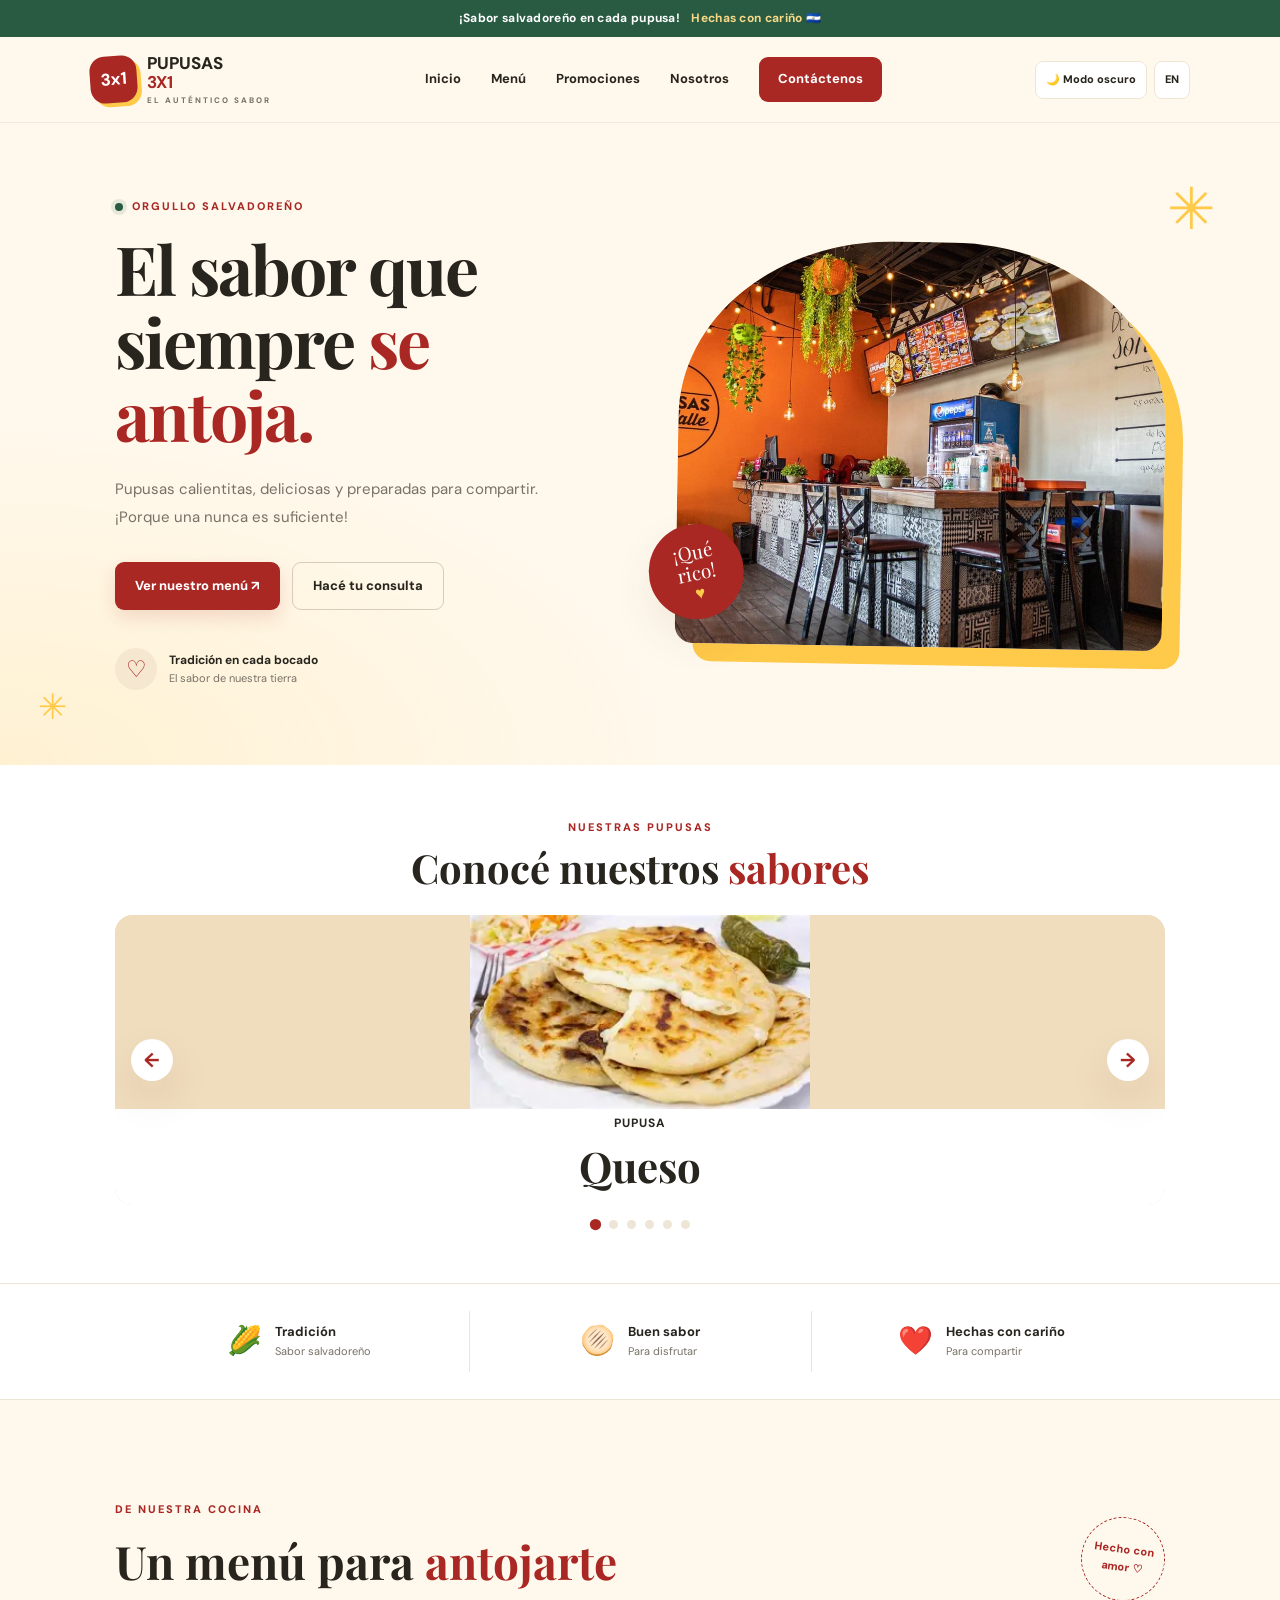
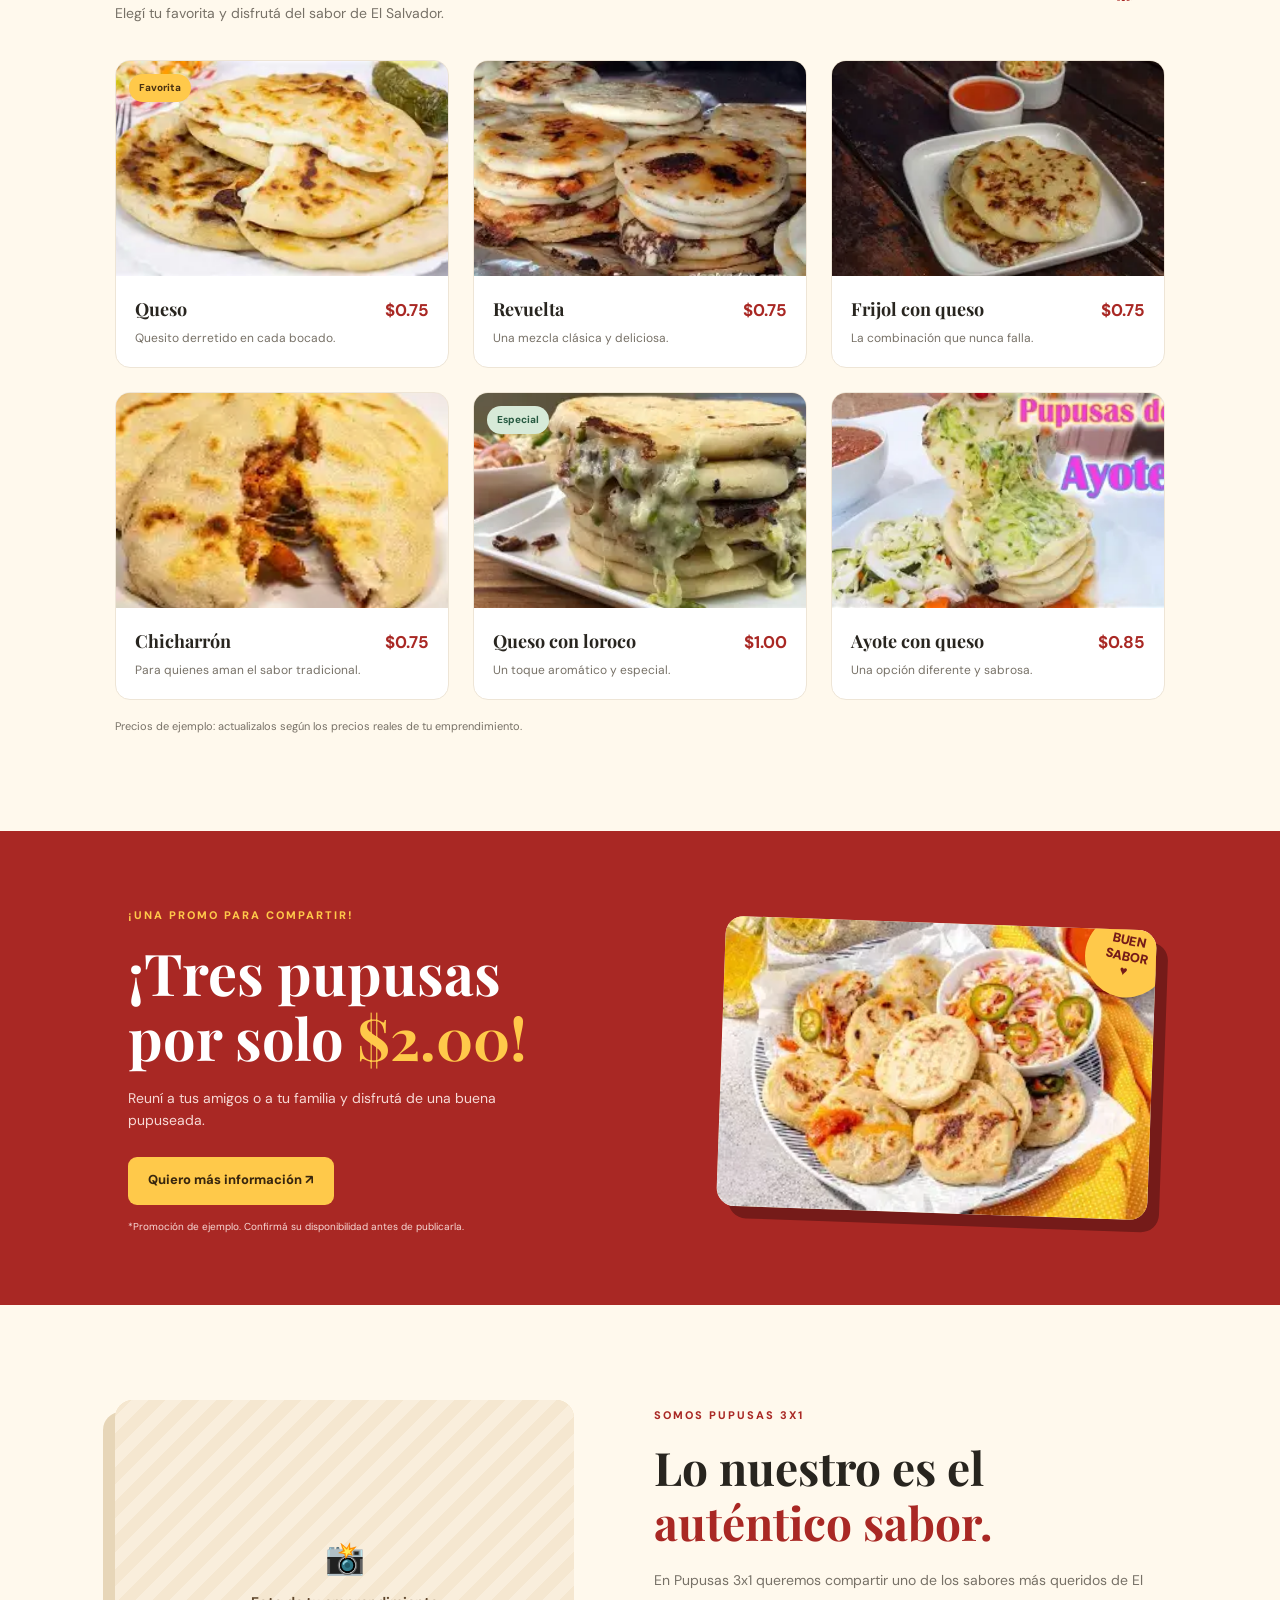
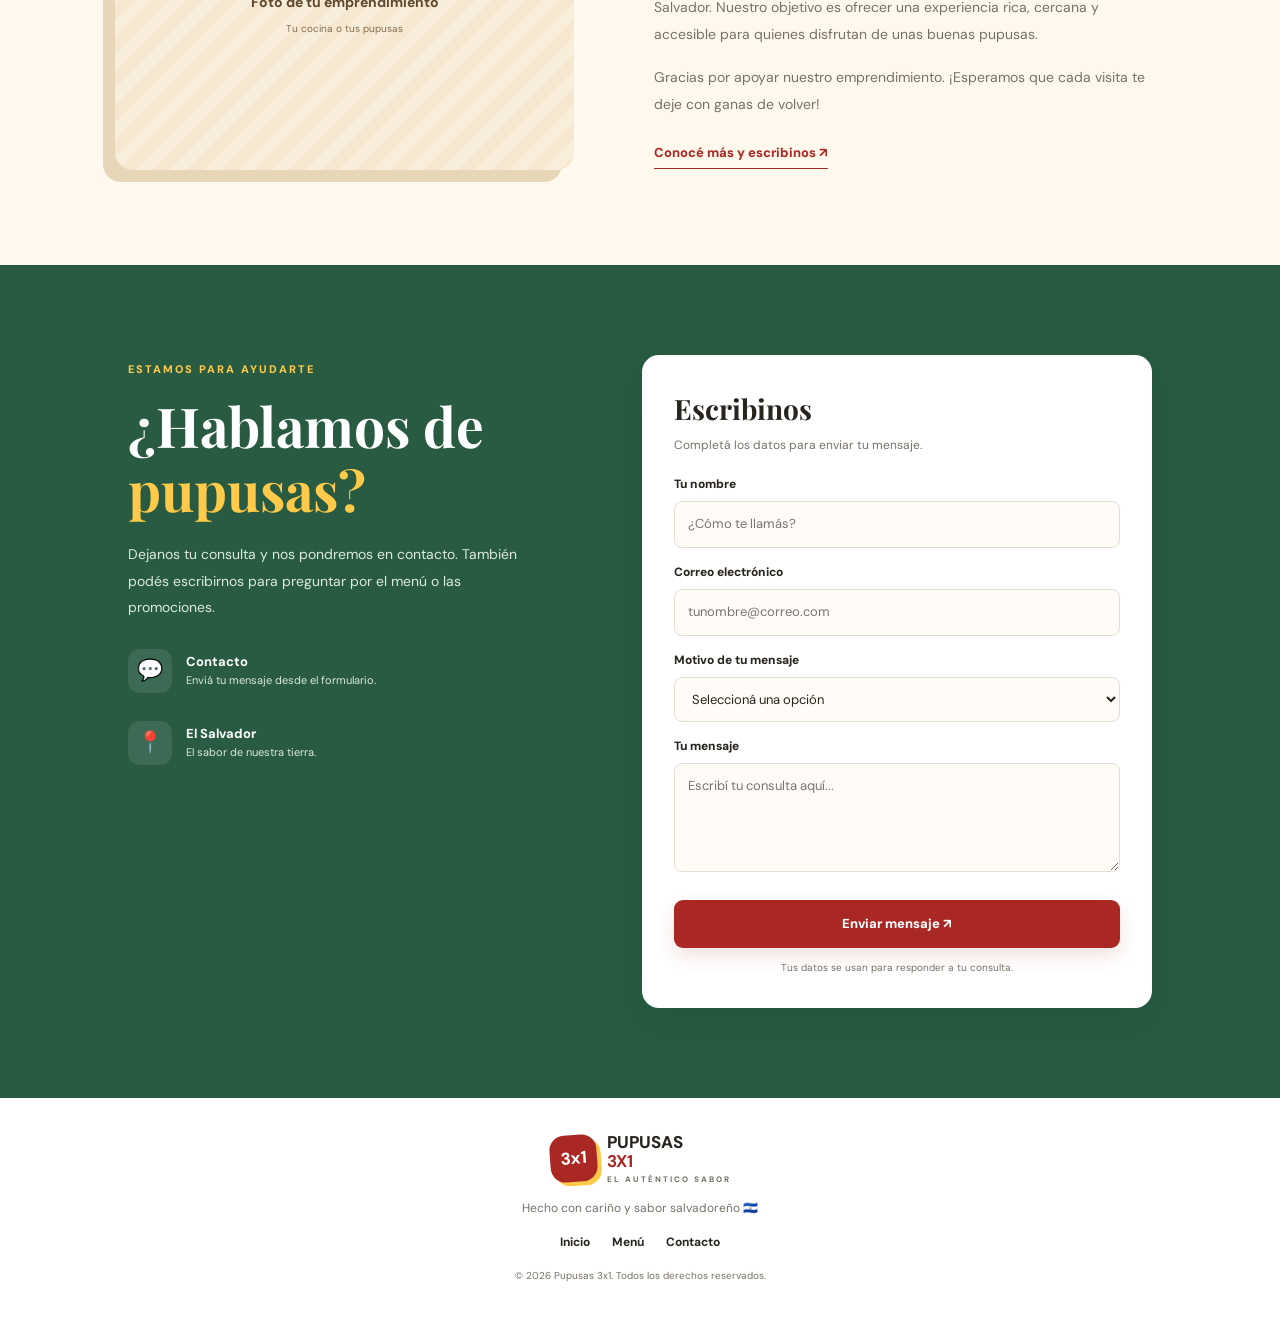
==== index.html @ 9ea91091 "proyecto-pupusas" ====
<!DOCTYPE html>
<html lang="es">
<head>
  <meta charset="UTF-8">
  <meta name="viewport" content="width=device-width, initial-scale=1.0">
  <meta name="theme-color" content="#a92824">
  <meta name="description" content="Pupusas 3x1: pupusas salvadoreñas con sabor casero, promociones y mucho queso.">
  <title>Pupusas 3x1 | Sabor salvadoreño</title>
  <link rel="stylesheet" href="style.css">
  <link rel="preconnect" href="https://fonts.googleapis.com">
  <link rel="preconnect" href="https://fonts.gstatic.com" crossorigin>
  <link href="https://fonts.googleapis.com/css2?family=DM+Sans:wght@400;500;600;700&family=Playfair+Display:wght@600;700;800&display=swap" rel="stylesheet">
</head>
<body>

  <div class="topbar">
    <div data-i18n="topbar">¡Sabor salvadoreño en cada pupusa! <span>Hechas con cariño 🇸🇻</span></div>
  </div>

  <header class="header">
    <a class="brand" href="#inicio">
      <span class="brand-icon">3x1</span>
      <span>PUPUSAS <strong>3X1</strong><small>EL AUTÉNTICO SABOR</small></span>
    </a>

    <div class="header-actions">
      <button class="header-control" id="themeToggle" type="button" aria-pressed="false"></button>
      <button class="header-control" id="languageToggle" type="button"></button>
      <button class="menu-toggle" id="menuToggle" aria-label="Abrir menú" aria-expanded="false">☰</button>
    </div>

    <nav class="nav" id="nav">
      <a href="#inicio" data-i18n="navHome">Inicio</a>
      <a href="#menu" data-i18n="navMenu">Menú</a>
      <a href="#promociones" data-i18n="navPromos">Promociones</a>
      <a href="#nosotros" data-i18n="navAbout">Nosotros</a>
      <a href="#contacto" class="nav-button" data-i18n="navContact">Contáctenos</a>
    </nav>
  </header>

  <main>
    <section class="hero" id="inicio">
      <div class="hero-content">
        <span class="eyebrow"><span class="dot"></span><span data-i18n="heroEyebrow">ORGULLO SALVADOREÑO</span></span>
        <h1 data-i18n="heroTitle">El sabor que<br>siempre <span>se antoja.</span></h1>
        <p data-i18n="heroDescription">Pupusas calientitas, deliciosas y preparadas para compartir. ¡Porque una nunca es suficiente!</p>
        <div class="hero-actions">
          <a href="#menu" class="btn btn-primary" data-i18n="heroMenu">Ver nuestro menú ↗</a>
          <a href="#contacto" class="btn btn-outline" data-i18n="heroContact">Hacé tu consulta</a>
        </div>
        <div class="hero-note">
          <span class="note-icon">♡</span>
          <span><strong data-i18n="heroNoteTitle">Tradición en cada bocado</strong><small data-i18n="heroNoteText">El sabor de nuestra tierra</small></span>
        </div>
      </div>

      <div class="hero-photo photo-frame">
        <img src="imgs/ini.jpg" alt="Pupusas recién preparadas" data-i18n-alt="altPupusas" onerror="this.style.display='none'">
        <div class="image-fallback"><span>📸</span><strong data-i18n="heroPhotoTitle">Tu foto principal</strong><small data-i18n="heroPhotoText">Agregá aquí una foto de tus pupusas</small></div>
        <div class="photo-sticker" data-i18n="photoSticker">¡Qué<br>rico! <span>♥</span></div>
      </div>
      <span class="hero-decoration decoration-one">✳</span>
      <span class="hero-decoration decoration-two">✳</span>
    </section>

    <section class="featured-carousel" aria-label="Carrusel de pupusas">
      <div class="featured-carousel-heading">
        <span class="eyebrow" data-i18n="carouselEyebrow">NUESTRAS PUPUSAS</span>
        <h2 data-i18n="carouselTitle">Conocé nuestros <span>sabores</span></h2>
      </div>
      <div class="carousel-frame">
        <div class="carousel-track" id="menuCarousel" role="region" aria-roledescription="carousel" aria-label="Carrusel de pupusas" tabindex="0">
          <article class="carousel-slide">
            <img src="imgs/queso.webp" alt="Pupusa de queso" data-i18n-alt="altCheese" onerror="this.style.display='none'">
            <div class="carousel-caption"><span data-i18n="carouselItem">Pupusa</span><h3 data-i18n="foodCheese">Queso</h3></div>
          </article>
          <article class="carousel-slide">
            <img src="imgs/re.webp" alt="Pupusa revuelta" data-i18n-alt="altMixed" onerror="this.style.display='none'">
            <div class="carousel-caption"><span data-i18n="carouselItem">Pupusa</span><h3 data-i18n="foodMixed">Revuelta</h3></div>
          </article>
          <article class="carousel-slide">
            <img src="imgs/fcq.webp" alt="Pupusa de frijol con queso" data-i18n-alt="altBeanCheese" onerror="this.style.display='none'">
            <div class="carousel-caption"><span data-i18n="carouselItem">Pupusa</span><h3 data-i18n="foodBeanCheese">Frijol con queso</h3></div>
          </article>
          <article class="carousel-slide">
            <img src="imgs/chi.webp" alt="Pupusa de chicharrón" data-i18n-alt="altPork" onerror="this.style.display='none'">
            <div class="carousel-caption"><span data-i18n="carouselItem">Pupusa</span><h3 data-i18n="foodPork">Chicharrón</h3></div>
          </article>
          <article class="carousel-slide">
            <img src="imgs/loro.webp" alt="Pupusa de queso con loroco" data-i18n-alt="altLoroco" onerror="this.style.display='none'">
            <div class="carousel-caption"><span data-i18n="carouselItem">Pupusa</span><h3 data-i18n="foodLoroco">Queso con loroco</h3></div>
          </article>
          <article class="carousel-slide">
            <img src="imgs/ayot.webp" alt="Pupusa de ayote con queso" data-i18n-alt="altSquash" onerror="this.style.display='none'">
            <div class="carousel-caption"><span data-i18n="carouselItem">Pupusa</span><h3 data-i18n="foodSquash">Ayote con queso</h3></div>
          </article>
        </div>
        <button class="carousel-arrow carousel-previous" id="carouselPrevious" type="button" aria-label="Pupusa anterior">←</button>
        <button class="carousel-arrow carousel-next" id="carouselNext" type="button" aria-label="Siguiente pupusa">→</button>
      </div>
      <div class="carousel-controls">
        <div class="carousel-dots" id="carouselDots" aria-label="Elegir pupusa">
          <button class="carousel-dot" type="button" aria-label="Ir a pupusa 1" aria-current="true"></button>
          <button class="carousel-dot" type="button" aria-label="Ir a pupusa 2"></button>
          <button class="carousel-dot" type="button" aria-label="Ir a pupusa 3"></button>
          <button class="carousel-dot" type="button" aria-label="Ir a pupusa 4"></button>
          <button class="carousel-dot" type="button" aria-label="Ir a pupusa 5"></button>
          <button class="carousel-dot" type="button" aria-label="Ir a pupusa 6"></button>
        </div>
      </div>
      <span class="carousel-status" id="carouselStatus" aria-live="polite"></span>
    </section>

    <section class="benefits">
      <div><span>🌽</span><p><strong data-i18n="benefitTradition">Tradición</strong><small data-i18n="benefitTraditionText">Sabor salvadoreño</small></p></div>
      <div><span>🫓</span><p><strong data-i18n="benefitFlavor">Buen sabor</strong><small data-i18n="benefitFlavorText">Para disfrutar</small></p></div>
      <div><span>❤️</span><p><strong data-i18n="benefitCare">Hechas con cariño</strong><small data-i18n="benefitCareText">Para compartir</small></p></div>
    </section>

    <section class="section menu-section" id="menu">
      <div class="section-heading">
        <div>
          <span class="eyebrow" data-i18n="menuEyebrow">DE NUESTRA COCINA</span>
          <h2 data-i18n="menuTitle">Un menú para <span>antojarte</span></h2>
          <p data-i18n="menuDescription">Elegí tu favorita y disfrutá del sabor de El Salvador.</p>
        </div>
        <span class="menu-stamp" data-i18n="menuStamp">Hecho con<br>amor ♡</span>
      </div>

      <div class="menu-grid">
        <article class="food-card">
          <div class="food-image">
            <img src="imgs/queso.webp" alt="Pupusa de queso" data-i18n-alt="altCheese" onerror="this.style.display='none'">
            <span class="image-fallback" data-i18n="fallbackCheese">📸 Foto de pupusa de queso</span>
            <span class="food-tag" data-i18n="favorite">Favorita</span>
          </div>
          <div class="food-info"><div><h3 data-i18n="foodCheese">Queso</h3><p data-i18n="foodCheeseText">Quesito derretido en cada bocado.</p></div><strong class="price">$0.75</strong></div>
        </article>

        <article class="food-card">
          <div class="food-image">
            <img src="imgs/re.webp" alt="Pupusa revuelta" data-i18n-alt="altMixed" onerror="this.style.display='none'">
            <span class="image-fallback" data-i18n="fallbackMixed">📸 Foto de pupusa revuelta</span>
          </div>
          <div class="food-info"><div><h3 data-i18n="foodMixed">Revuelta</h3><p data-i18n="foodMixedText">Una mezcla clásica y deliciosa.</p></div><strong class="price">$0.75</strong></div>
        </article>

        <article class="food-card">
          <div class="food-image">
            <img src="imgs/fcq.webp" alt="Pupusa de frijol con queso" data-i18n-alt="altBeanCheese" onerror="this.style.display='none'">
            <span class="image-fallback" data-i18n="fallbackBeanCheese">📸 Foto de frijol con queso</span>
          </div>
          <div class="food-info"><div><h3 data-i18n="foodBeanCheese">Frijol con queso</h3><p data-i18n="foodBeanCheeseText">La combinación que nunca falla.</p></div><strong class="price">$0.75</strong></div>
        </article>

        <article class="food-card">
          <div class="food-image">
            <img src="imgs/chi.webp" alt="Pupusa de chicharrón" data-i18n-alt="altPork" onerror="this.style.display='none'">
            <span class="image-fallback" data-i18n="fallbackPork">📸 Foto de pupusa de chicharrón</span>
          </div>
          <div class="food-info"><div><h3 data-i18n="foodPork">Chicharrón</h3><p data-i18n="foodPorkText">Para quienes aman el sabor tradicional.</p></div><strong class="price">$0.75</strong></div>
        </article>

        <article class="food-card">
          <div class="food-image">
            <img src="imgs/loro.webp" alt="Pupusa de queso con loroco" data-i18n-alt="altLoroco" onerror="this.style.display='none'">
            <span class="image-fallback" data-i18n="fallbackLoroco">📸 Foto de queso con loroco</span>
            <span class="food-tag green-tag" data-i18n="special">Especial</span>
          </div>
          <div class="food-info"><div><h3 data-i18n="foodLoroco">Queso con loroco</h3><p data-i18n="foodLorocoText">Un toque aromático y especial.</p></div><strong class="price">$1.00</strong></div>
        </article>

        <article class="food-card">
          <div class="food-image">
            <img src="imgs/ayot.webp" alt="Pupusa de ayote con queso" data-i18n-alt="altSquash" onerror="this.style.display='none'">
            <span class="image-fallback" data-i18n="fallbackSquash">📸 Foto de pupusa de ayote</span>
          </div>
          <div class="food-info"><div><h3 data-i18n="foodSquash">Ayote con queso</h3><p data-i18n="foodSquashText">Una opción diferente y sabrosa.</p></div><strong class="price">$0.85</strong></div>
        </article>
      </div>
      <p class="price-note" data-i18n="priceNote">Precios de ejemplo: actualizalos según los precios reales de tu emprendimiento.</p>
    </section>

    <section class="promo-section" id="promociones">
      <div class="promo-copy">
        <span class="eyebrow light-eyebrow" data-i18n="promoEyebrow">¡UNA PROMO PARA COMPARTIR!</span>
        <h2 data-i18n="promoTitle">¡Tres pupusas<br>por solo <span>$2.00!</span></h2>
        <p data-i18n="promoDescription">Reuní a tus amigos o a tu familia y disfrutá de una buena pupuseada.</p>
        <a href="#contacto" class="btn btn-yellow" data-i18n="promoButton">Quiero más información ↗</a>
        <small data-i18n="promoNote">*Promoción de ejemplo. Confirmá su disponibilidad antes de publicarla.</small>
      </div>
      <div class="promo-photo photo-frame">
        <img src="imgs/combo.webp" alt="Combo de pupusas" data-i18n-alt="altCombo" onerror="this.style.display='none'">
        <div class="image-fallback"><span>📸</span><strong data-i18n="promoPhotoTitle">Foto de la promoción</strong><small data-i18n="promoPhotoText">Colocá aquí tu combo de pupusas</small></div>
        <span class="promo-burst" data-i18n="promoBurst">BUEN<br>SABOR<br>♥</span>
      </div>
    </section>

    <section class="section about-section" id="nosotros">
      <div class="about-photo photo-frame">
        <img src="imgs/pupusasayo.jpgk" alt="Preparación de pupusas" data-i18n-alt="altPreparation" onerror="this.style.display='none'">
        <div class="image-fallback"><span>📸</span><strong data-i18n="aboutPhotoTitle">Foto de tu emprendimiento</strong><small data-i18n="aboutPhotoText">Tu cocina o tus pupusas</small></div>
      </div>
      <div class="about-copy">
        <span class="eyebrow" data-i18n="aboutEyebrow">SOMOS PUPUSAS 3X1</span>
        <h2 data-i18n="aboutTitle">Lo nuestro es el<br><span>auténtico sabor.</span></h2>
        <p data-i18n="aboutText">En Pupusas 3x1 queremos compartir uno de los sabores más queridos de El Salvador. Nuestro objetivo es ofrecer una experiencia rica, cercana y accesible para quienes disfrutan de unas buenas pupusas.</p>
        <p data-i18n="aboutThanks">Gracias por apoyar nuestro emprendimiento. ¡Esperamos que cada visita te deje con ganas de volver!</p>
        <a href="#contacto" class="text-link" data-i18n="aboutLink">Conocé más y escribinos ↗</a>
      </div>
    </section>

    <section class="contact-section" id="contacto">
      <div class="contact-copy">
        <span class="eyebrow light-eyebrow" data-i18n="contactEyebrow">ESTAMOS PARA AYUDARTE</span>
        <h2 data-i18n="contactTitle">¿Hablamos de<br><span>pupusas?</span></h2>
        <p data-i18n="contactDescription">Dejanos tu consulta y nos pondremos en contacto. También podés escribirnos para preguntar por el menú o las promociones.</p>
        <div class="contact-detail"><span>💬</span><div><strong data-i18n="contactLabel">Contacto</strong><small data-i18n="contactHint">Enviá tu mensaje desde el formulario.</small></div></div>
        <div class="contact-detail"><span>📍</span><div><strong data-i18n="country">El Salvador</strong><small data-i18n="countryNote">El sabor de nuestra tierra.</small></div></div>
      </div>

      <form class="contact-form" id="contactForm">
        <h3 data-i18n="formTitle">Escribinos</h3>
        <p data-i18n="formDescription">Completá los datos para enviar tu mensaje.</p>
        <label for="nombre" data-i18n="nameLabel">Tu nombre</label>
        <input id="nombre" name="nombre" type="text" placeholder="¿Cómo te llamás?" data-i18n-placeholder="namePlaceholder" required maxlength="80">

        <label for="correo" data-i18n="emailLabel">Correo electrónico</label>
        <input id="correo" name="correo" type="email" placeholder="tunombre@correo.com" data-i18n-placeholder="emailPlaceholder" required maxlength="120">

        <label for="motivo" data-i18n="reasonLabel">Motivo de tu mensaje</label>
        <select id="motivo" name="motivo" required>
          <option value="" data-i18n="reasonPlaceholder">Seleccioná una opción</option>
          <option data-i18n="reasonMenu">Consulta sobre el menú</option>
          <option data-i18n="reasonPromos">Pregunta sobre promociones</option>
          <option data-i18n="reasonInfo">Pedido de información</option>
          <option data-i18n="reasonOther">Otro</option>
        </select>

        <label for="mensaje" data-i18n="messageLabel">Tu mensaje</label>
        <textarea id="mensaje" name="mensaje" rows="4" placeholder="Escribí tu consulta aquí..." data-i18n-placeholder="messagePlaceholder" required maxlength="1500"></textarea>

        <button type="submit" class="btn btn-primary submit-button" id="submitButton" data-i18n="submitButton">Enviar mensaje ↗</button>
        <p class="form-status" id="formStatus" role="status" aria-live="polite"></p>
        <small class="privacy-note" data-i18n="privacyNote">Tus datos se usan para responder a tu consulta.</small>
      </form>
    </section>
  </main>

  <footer class="footer">
    <a class="brand footer-brand" href="#inicio"><span class="brand-icon">3x1</span><span>PUPUSAS <strong>3X1</strong><small>EL AUTÉNTICO SABOR</small></span></a>
    <p data-i18n="footerText">Hecho con cariño y sabor salvadoreño 🇸🇻</p>
    <div class="footer-links"><a href="#inicio" data-i18n="navHome">Inicio</a><a href="#menu" data-i18n="navMenu">Menú</a><a href="#contacto" data-i18n="contactLabel">Contacto</a></div>
    <small data-i18n="copyright">© <span id="year"></span> Pupusas 3x1. Todos los derechos reservados.</small>
  </footer>

  <script src="script.js"></script>
</body>
</html>
---- style.css ----
:root {
  --red: #a92824;
  --red-dark: #751b19;
  --yellow: #ffc94a;
  --cream: #fff9ed;
  --paper: #ffffff;
  --green: #285b42;
  --ink: #28251f;
  --muted: #777167;
  --line: #eee5d6;
  --shadow: 0 18px 45px rgba(70, 38, 20, .09);
  --header-bg: rgba(255, 249, 237, .97);
  --input-bg: #fffcf7;
}

[data-theme="dark"] {
  color-scheme: dark;
  --cream: #20231f;
  --paper: #292d29;
  --ink: #f4efe5;
  --muted: #c0bdb3;
  --line: #41463f;
  --header-bg: rgba(32, 35, 31, .97);
  --input-bg: #20231f;
  --shadow: 0 18px 45px rgba(0, 0, 0, .25);
}

* { box-sizing: border-box; margin: 0; padding: 0; }

html { scroll-behavior: smooth; scroll-padding-top: 90px; }

body {
  font-family: "DM Sans", sans-serif;
  color: var(--ink);
  background: var(--cream);
  line-height: 1.6;
}

a { color: inherit; text-decoration: none; }
button, input, textarea, select { font: inherit; }
button, a { -webkit-tap-highlight-color: transparent; }
img { display: block; width: 100%; }
section { scroll-margin-top: 85px; }

.topbar {
  background: var(--green);
  color: white;
  text-align: center;
  padding: 9px 16px;
  font-size: 12px;
  font-weight: 700;
  letter-spacing: .3px;
}
.topbar span { color: #f8d987; margin-left: 8px; }

.header {
  height: 86px;
  padding: 0 7%;
  display: flex;
  justify-content: space-between;
  align-items: center;
  background: var(--header-bg);
  border-bottom: 1px solid rgba(100, 60, 30, .08);
  position: sticky;
  top: 0;
  z-index: 100;
  backdrop-filter: blur(12px);
}

.brand { display: flex; gap: 10px; align-items: center; font-size: 17px; font-weight: 800; line-height: 1.1; }
.brand > span:last-child { display: flex; flex-direction: column; }
.brand strong { color: var(--red); }
.brand small { color: var(--muted); font-size: 8px; letter-spacing: 2px; margin-top: 5px; }
.brand-icon {
  width: 47px;
  height: 47px;
  display: grid;
  place-items: center;
  border-radius: 15px;
  color: white;
  background: var(--red);
  font-size: 17px;
  font-weight: 800;
  transform: rotate(-4deg);
  box-shadow: 4px 4px 0 var(--yellow);
}

.nav { display: flex; align-items: center; gap: 30px; order: 2; }
.nav a { font-size: 13px; font-weight: 700; transition: color .2s; }
.nav a:hover, .footer-links a:hover { color: var(--red); }
.nav .nav-button { background: var(--red); color: white; padding: 12px 19px; border-radius: 9px; }
.nav .nav-button:hover { background: var(--red-dark); color: white; }
.header-actions { display: flex; align-items: center; gap: 7px; order: 3; }
.header-control {
  min-height: 38px;
  padding: 7px 10px;
  border: 1px solid var(--line);
  border-radius: 8px;
  background: var(--paper);
  color: var(--ink);
  font-size: 11px;
  font-weight: 800;
  cursor: pointer;
}
.header-control:hover { border-color: var(--red); color: var(--red); }
.menu-toggle { display: none; border: 0; background: none; color: var(--red); font-size: 28px; cursor: pointer; }

.hero {
  position: relative;
  overflow: hidden;
  min-height: 560px;
  display: grid;
  grid-template-columns: 1fr .95fr;
  align-items: center;
  gap: 50px;
  padding: 75px 9%;
  background:
    radial-gradient(ellipse at 0% 100%, rgba(255, 201, 74, .17), transparent 38%),
    var(--cream);
}

.hero-content { position: relative; z-index: 2; max-width: 550px; }
.eyebrow { display: inline-block; color: var(--red); font-size: 11px; font-weight: 800; letter-spacing: 2px; margin-bottom: 16px; }
.hero .eyebrow { display: flex; align-items: center; gap: 9px; }
.dot { width: 8px; height: 8px; background: var(--green); border-radius: 50%; box-shadow: 0 0 0 4px #285b421c; }

h1, h2, h3 { font-family: "Playfair Display", Georgia, serif; }
.hero h1 { font-size: clamp(44px, 5.3vw, 72px); line-height: 1.08; letter-spacing: -2px; margin-bottom: 23px; }
.hero h1 span, .section-heading h2 span, .about-copy h2 span { color: var(--red); }
.hero-content > p { max-width: 460px; color: var(--muted); font-size: 15px; line-height: 1.9; }
.hero-actions { display: flex; flex-wrap: wrap; gap: 12px; margin-top: 30px; }

.btn {
  min-height: 48px;
  display: inline-flex;
  align-items: center;
  justify-content: center;
  gap: 8px;
  padding: 13px 20px;
  border: 0;
  border-radius: 9px;
  font-size: 13px;
  font-weight: 800;
  cursor: pointer;
  transition: transform .2s, background .2s, box-shadow .2s;
}
.btn:hover { transform: translateY(-3px); }
.btn-primary { background: var(--red); color: white; box-shadow: 0 8px 18px #a9282424; }
.btn-primary:hover { background: var(--red-dark); }
.btn-outline { border: 1px solid #d8cbb9; color: var(--ink); background: transparent; }
.btn-outline:hover { background: white; }
.hero-note { display: flex; gap: 12px; align-items: center; margin-top: 38px; }
.note-icon { display: grid; place-items: center; width: 42px; height: 42px; border-radius: 50%; background: #f5e7d0; color: var(--red); font-size: 23px; }
.hero-note strong, .hero-note small { display: block; }
.hero-note strong { font-size: 12px; }
.hero-note small { color: var(--muted); font-size: 11px; }

.photo-frame { position: relative; }
.hero-photo {
  height: 405px;
  border-radius: 44% 44% 18px 18px;
  background: #f0ddbd;
  box-shadow: 18px 18px 0 var(--yellow);
  transform: rotate(1deg);
}
.hero-photo img { height: 100%; object-fit: cover; border-radius: inherit; position: relative; z-index: 1; }
.image-fallback {
  position: absolute;
  inset: 0;
  display: flex;
  flex-direction: column;
  justify-content: center;
  align-items: center;
  gap: 7px;
  padding: 15px;
  color: #856c4d;
  background: repeating-linear-gradient(135deg, #f5e7d0, #f5e7d0 12px, #f9eedc 12px, #f9eedc 24px);
  text-align: center;
  font-size: 12px;
}
.image-fallback > span { font-size: 32px; }
.image-fallback strong { color: #60482e; font-size: 14px; }
.image-fallback small { max-width: 210px; }
img:not([style*="display: none"]) + .image-fallback { display: none; }
.photo-sticker {
  position: absolute;
  z-index: 2;
  bottom: 24px;
  left: -27px;
  background: var(--red);
  color: white;
  width: 95px;
  height: 95px;
  border-radius: 50%;
  display: grid;
  place-content: center;
  text-align: center;
  font-family: "Playfair Display", serif;
  font-size: 19px;
  line-height: 1.1;
  transform: rotate(-12deg);
  box-shadow: var(--shadow);
}
.photo-sticker span { color: var(--yellow); font-size: 17px; }
.hero-decoration { position: absolute; color: var(--yellow); font-size: 58px; }
.decoration-one { top: 40px; right: 5%; }
.decoration-two { bottom: 30px; left: 3%; font-size: 35px; }

.benefits {
  display: grid;
  grid-template-columns: repeat(3, 1fr);
  padding: 27px 10%;
  background: var(--paper);
  border-top: 1px solid var(--line);
  border-bottom: 1px solid var(--line);
}
.benefits > div { display: flex; justify-content: center; align-items: center; gap: 13px; padding: 8px; }
.benefits > div + div { border-left: 1px solid var(--line); }
.benefits > div > span { font-size: 28px; }
.benefits p strong, .benefits p small { display: block; }
.benefits p strong { font-size: 13px; }
.benefits p small { color: var(--muted); font-size: 11px; }

.section { padding: 95px 9%; }
.section-heading { display: flex; justify-content: space-between; align-items: center; gap: 20px; margin-bottom: 36px; }
.section-heading h2, .about-copy h2 { font-size: clamp(31px, 4vw, 46px); line-height: 1.2; margin-bottom: 12px; }
.section-heading p, .about-copy p { color: var(--muted); font-size: 14px; }
.menu-stamp { width: 84px; height: 84px; flex-shrink: 0; display: grid; place-content: center; border: 1px dashed var(--red); color: var(--red); border-radius: 50%; text-align: center; font-size: 11px; font-weight: 800; transform: rotate(8deg); }

.featured-carousel {
  padding: 48px 9% 54px;
  background: var(--paper);
  text-align: center;
}
.featured-carousel-heading { margin-bottom: 23px; }
.featured-carousel-heading .eyebrow { margin-bottom: 7px; }
.featured-carousel-heading h2 { font-size: clamp(28px, 3.8vw, 40px); line-height: 1.2; }
.featured-carousel-heading h2 span { color: var(--red); }
.carousel-frame { position: relative; max-width: 1050px; margin: 0 auto; overflow: hidden; border-radius: 18px; }
.carousel-track {
  display: flex;
  overflow-x: auto;
  scroll-snap-type: x mandatory;
  scroll-behavior: smooth;
  scrollbar-width: none;
}
.carousel-track::-webkit-scrollbar { display: none; }
.carousel-slide {
  position: relative;
  display: flex;
  flex-direction: column;
  flex: 0 0 100%;
  height: clamp(190px, 26vw, 290px);
  overflow: hidden;
  scroll-snap-align: start;
  background: #f0ddbd;
}
.carousel-slide img {
  width: 100%;
  height: auto;
  min-height: 0;
  flex: 1;
  object-fit: contain;
  background: #f0ddbd;
}
.carousel-caption {
  display: flex;
  flex-direction: column;
  align-items: center;
  padding: 5px 7%;
  color: var(--ink);
  text-align: center;
  background: var(--paper);
  pointer-events: none;
}
.carousel-caption > span { font-size: 12px; font-weight: 700; letter-spacing: 1px; text-transform: uppercase; }
.carousel-caption h3 { font-size: clamp(27px, 4vw, 42px); }
.carousel-controls { display: flex; justify-content: center; align-items: center; margin-top: 15px; }
.carousel-arrow {
  position: absolute;
  z-index: 2;
  top: 50%;
  width: 42px;
  height: 42px;
  border: 0;
  border-radius: 50%;
  background: var(--paper);
  color: var(--red);
  font-size: 20px;
  font-weight: 700;
  cursor: pointer;
  box-shadow: var(--shadow);
  transform: translateY(-50%);
  transition: background .2s, color .2s;
}
.carousel-previous { left: 16px; }
.carousel-next { right: 16px; }
.carousel-arrow:hover { background: var(--red); color: white; }
.carousel-dots { display: flex; align-items: center; gap: 9px; }
.carousel-dot {
  width: 9px;
  height: 9px;
  padding: 0;
  border: 0;
  border-radius: 50%;
  background: var(--line);
  cursor: pointer;
  transition: background .2s, transform .2s;
}
.carousel-dot[aria-current="true"] { background: var(--red); transform: scale(1.25); }
.carousel-arrow:focus-visible, .carousel-dot:focus-visible, .carousel-track:focus-visible {
  outline: 3px solid var(--yellow);
  outline-offset: 3px;
}
.carousel-status {
  position: absolute;
  width: 1px;
  height: 1px;
  padding: 0;
  margin: -1px;
  overflow: hidden;
  clip: rect(0, 0, 0, 0);
  white-space: nowrap;
  border: 0;
}
.menu-grid {
  display: grid;
  grid-template-columns: repeat(3, minmax(0, 1fr));
  gap: 24px;
}
.food-card {
  overflow: hidden;
  border: 1px solid var(--line);
  border-radius: 15px;
  background: var(--paper);
  transition: transform .25s, box-shadow .25s;
}
.food-card:hover { transform: translateY(-6px); box-shadow: var(--shadow); }
.food-image { height: 215px; position: relative; overflow: hidden; background: #f0ddbd; }
.food-image img { height: 100%; object-fit: cover; transition: transform .4s; position: relative; z-index: 1; }
.food-card:hover .food-image img { transform: scale(1.06); }
.food-image .image-fallback { z-index: 0; }
.food-tag { position: absolute; top: 13px; left: 13px; z-index: 2; padding: 6px 10px; border-radius: 30px; background: var(--yellow); color: #4a3211; font-size: 10px; font-weight: 800; }
.green-tag { background: #d7ead8; color: var(--green); }
.food-info { display: flex; justify-content: space-between; gap: 10px; align-items: flex-start; padding: 19px; }
.food-info h3 { font-size: 18px; margin-bottom: 5px; }
.food-info p { font-size: 12px; color: var(--muted); line-height: 1.6; }
.price { color: var(--red); font-size: 17px; white-space: nowrap; padding-top: 2px; }
.price-note { margin-top: 18px; color: var(--muted); font-size: 11px; }
.promo-section {
  display: grid;
  grid-template-columns: 1fr .8fr;
  align-items: center;
  gap: 55px;
  padding: 70px 10%;
  background: var(--red);
  color: white;
  overflow: hidden;
}
.light-eyebrow { color: var(--yellow); }
.promo-copy h2 { font-size: clamp(38px, 4.5vw, 58px); line-height: 1.12; margin-bottom: 18px; }
.promo-copy h2 span { color: var(--yellow); }
.promo-copy > p { color: #f7d9d5; max-width: 430px; font-size: 14px; margin-bottom: 25px; }
.btn-yellow { background: var(--yellow); color: #38260e; }
.btn-yellow:hover { background: #ffda79; }
.promo-copy > small { display: block; margin-top: 14px; color: #f7d9d5; font-size: 10px; }
.promo-photo { height: 290px; border-radius: 18px; overflow: hidden; background: #f0ddbd; transform: rotate(2deg); box-shadow: 12px 12px 0 #751b19; }
.promo-photo img { height: 100%; object-fit: cover; position: relative; z-index: 1; }
.promo-burst { position: absolute; z-index: 2; right: -12px; top: -15px; background: var(--yellow); color: var(--red-dark); width: 83px; height: 83px; display: grid; place-content: center; text-align: center; border-radius: 50%; font-weight: 900; font-size: 13px; line-height: 1.2; transform: rotate(10deg); }

.about-section { display: grid; grid-template-columns: .9fr 1fr; gap: 80px; align-items: center; }
.about-photo { height: 370px; border-radius: 18px; overflow: hidden; background: #f0ddbd; box-shadow: -12px 12px 0 #e7d6b8; }
.about-photo img { height: 100%; object-fit: cover; position: relative; z-index: 1; }
.about-copy p { margin: 17px 0; line-height: 1.9; }
.text-link { display: inline-block; margin-top: 9px; color: var(--red); font-size: 13px; font-weight: 800; border-bottom: 1px solid var(--red); padding-bottom: 4px; }

.contact-section { padding: 90px 10%; background: var(--green); display: grid; grid-template-columns: .85fr 1fr; gap: 80px; align-items: start; color: white; }
.contact-copy h2 { font-size: clamp(38px, 4.5vw, 55px); line-height: 1.15; margin-bottom: 20px; }
.contact-copy h2 span { color: var(--yellow); }
.contact-copy > p { color: #dce9df; font-size: 14px; line-height: 1.9; max-width: 420px; }
.contact-detail { display: flex; gap: 14px; align-items: center; margin-top: 28px; }
.contact-detail > span { display: grid; place-content: center; width: 44px; height: 44px; border-radius: 12px; background: #ffffff18; font-size: 21px; }
.contact-detail strong, .contact-detail small { display: block; }
.contact-detail strong { font-size: 13px; }
.contact-detail small { color: #dce9df; font-size: 11px; }

.contact-form { background: var(--paper); color: var(--ink); padding: 32px; border-radius: 17px; box-shadow: 0 15px 40px #173b292b; }
.contact-form h3 { font-size: 28px; }
.contact-form > p { color: var(--muted); font-size: 12px; margin: 4px 0 20px; }
.contact-form label { display: block; margin: 15px 0 7px; font-size: 12px; font-weight: 800; }
.contact-form input, .contact-form textarea, .contact-form select {
  width: 100%;
  padding: 12px 13px;
  border: 1px solid #e4ded3;
  border-radius: 8px;
  background: var(--input-bg);
  color: var(--ink);
  font-size: 13px;
  outline: none;
  transition: border .2s, box-shadow .2s;
}
.contact-form input:focus, .contact-form textarea:focus, .contact-form select:focus { border-color: var(--green); box-shadow: 0 0 0 3px #285b4215; }
.contact-form textarea { resize: vertical; min-height: 100px; }
.submit-button { width: 100%; margin-top: 20px; }
.submit-button:disabled { opacity: .65; cursor: wait; transform: none; }
.form-status { font-size: 12px !important; margin: 12px 0 0 !important; }
.form-status.success { color: var(--green); }
.form-status.error { color: var(--red); }
.privacy-note { display: block; text-align: center; color: var(--muted); font-size: 10px; margin-top: 12px; }

.footer { display: flex; flex-direction: column; align-items: center; gap: 15px; padding: 35px 7%; background: var(--paper); text-align: center; }
.footer-brand { text-align: left; }
.footer > p { color: var(--muted); font-size: 12px; }
.footer-links { display: flex; gap: 22px; font-size: 12px; font-weight: 700; }
.footer > small { color: var(--muted); font-size: 10px; }

@media (max-width: 1000px) {
  .header { padding: 0 5%; }
  .nav { gap: 17px; }
  .nav a { font-size: 12px; }
  .hero { padding: 65px 7%; gap: 35px; }
  .section { padding: 75px 7%; }
  .menu-grid { grid-template-columns: repeat(2, minmax(0, 1fr)); }
  .about-section { gap: 45px; }
  .contact-section { padding: 75px 7%; gap: 40px; }
}

@media (max-width: 700px) {
  .topbar { font-size: 10px; }
  .topbar span { display: block; margin: 2px 0 0; }
  .header { height: 73px; }
  .brand { font-size: 15px; }
  .brand-icon { width: 40px; height: 40px; border-radius: 12px; }
  .header-actions { gap: 5px; }
  .header-control { min-height: 34px; padding: 6px 8px; font-size: 10px; }
  .menu-toggle { display: block; }
  .nav { display: none; position: absolute; top: 72px; left: 0; right: 0; padding: 18px 6% 25px; background: var(--header-bg); border-bottom: 1px solid var(--line); flex-direction: column; align-items: stretch; gap: 0; box-shadow: var(--shadow); }
  .nav.open { display: flex; }
  .nav a { padding: 13px 5px; }
  .nav .nav-button { text-align: center; margin-top: 7px; }

  .hero { grid-template-columns: 1fr; padding: 55px 7% 70px; gap: 45px; }
  .hero h1 { font-size: clamp(43px, 12vw, 62px); }
  .hero-content > p { font-size: 14px; }
  .hero-photo { height: 310px; margin: 0 12px 0 5px; }
  .photo-sticker { left: -12px; bottom: 15px; width: 78px; height: 78px; font-size: 16px; }
  .decoration-one { right: 5%; top: 45%; }
  .benefits { padding: 15px 4%; grid-template-columns: 1fr; }
  .benefits > div { justify-content: flex-start; padding: 12px 9%; }
  .benefits > div + div { border-left: 0; border-top: 1px solid var(--line); }

  .section { padding: 65px 6%; }
  .section-heading { align-items: flex-start; }
  .section-heading h2, .about-copy h2 { font-size: 34px; }
  .menu-stamp { width: 67px; height: 67px; font-size: 9px; }
  .menu-grid { grid-template-columns: 1fr; gap: 17px; }
  .food-image { height: 240px; }
  .food-info h3 { font-size: 19px; }

  .promo-section { grid-template-columns: 1fr; padding: 58px 7%; gap: 35px; }
  .promo-copy h2 { font-size: 43px; }
  .promo-photo { height: 245px; margin: 0 12px 8px 0; }

  .about-section { grid-template-columns: 1fr; padding-top: 65px; gap: 35px; }
  .about-photo { height: 280px; }
  .contact-section { grid-template-columns: 1fr; padding: 65px 6%; gap: 35px; }
  .contact-copy h2 { font-size: 43px; }
  .contact-form { padding: 23px 18px; }
  .footer { padding: 32px 6%; }
}

@media (prefers-reduced-motion: reduce) {
  *, *::before, *::after { scroll-behavior: auto !important; transition: none !important; animation: none !important; }
}
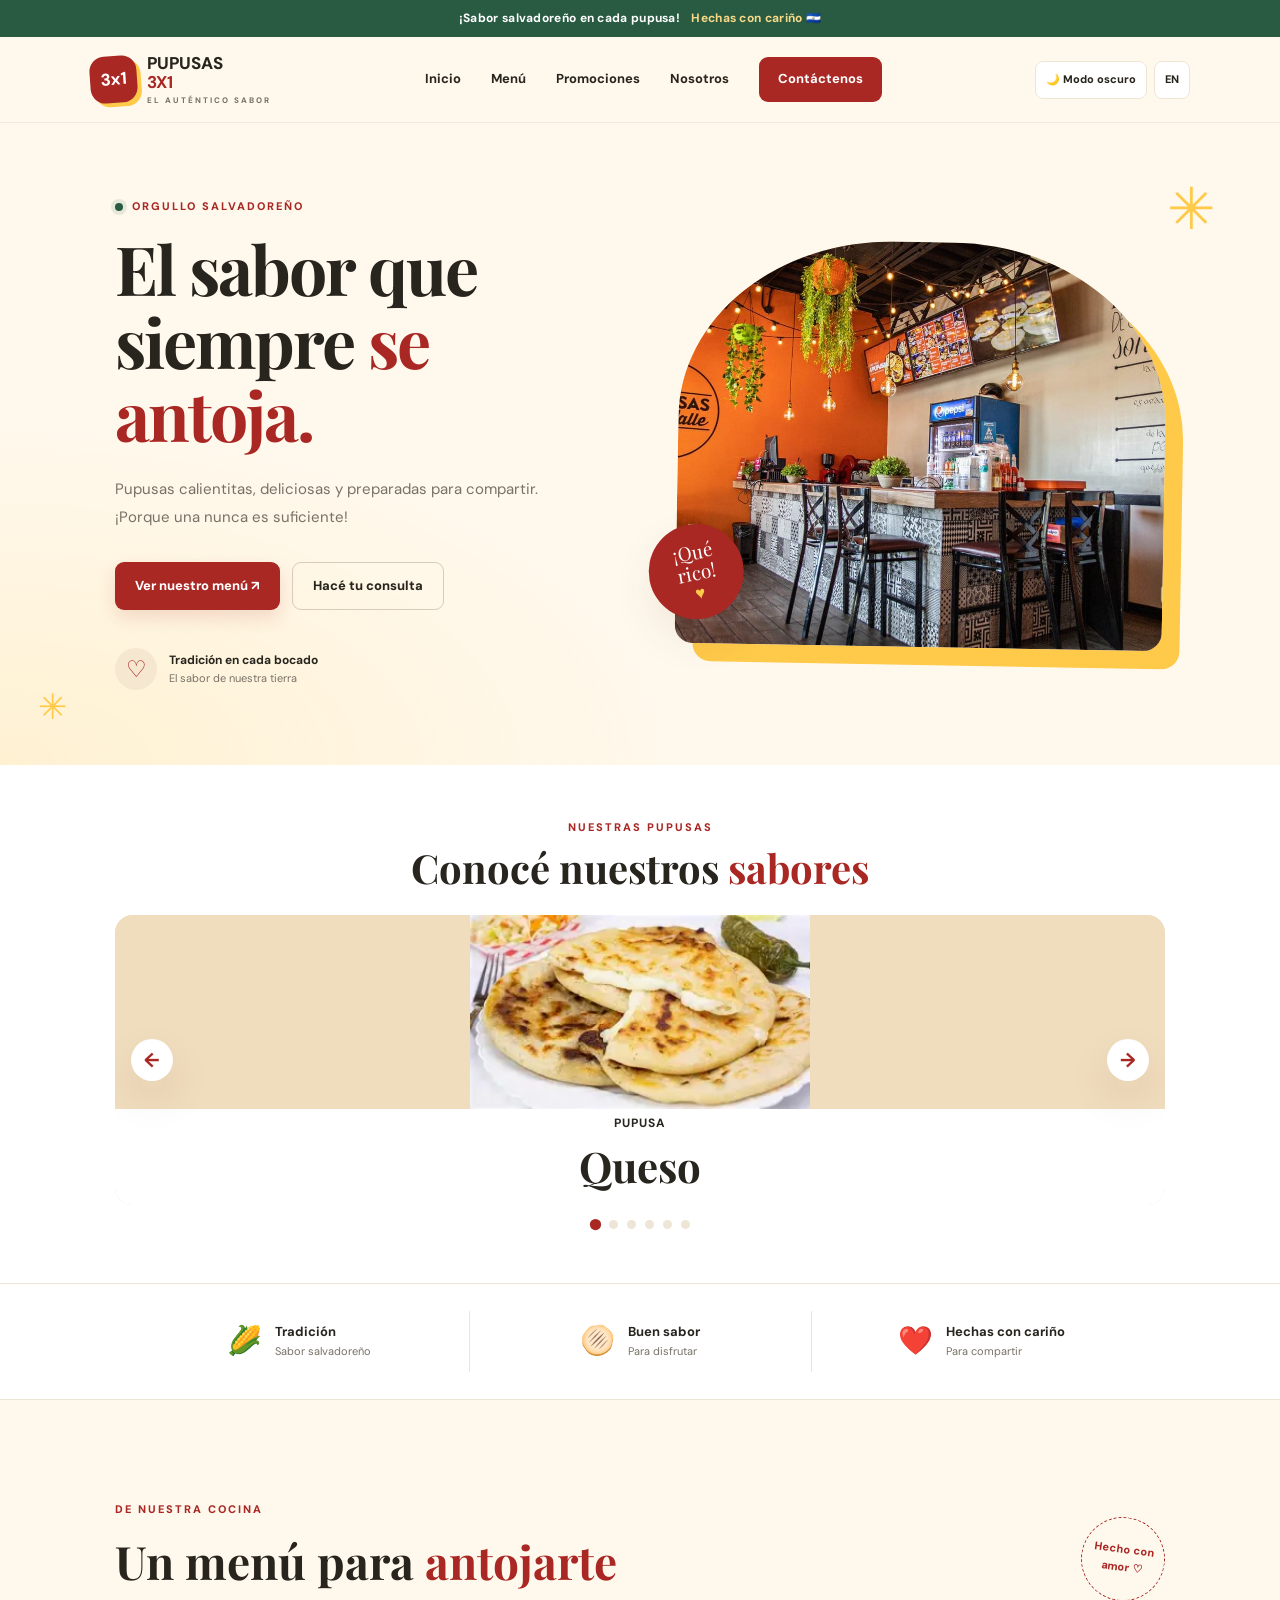
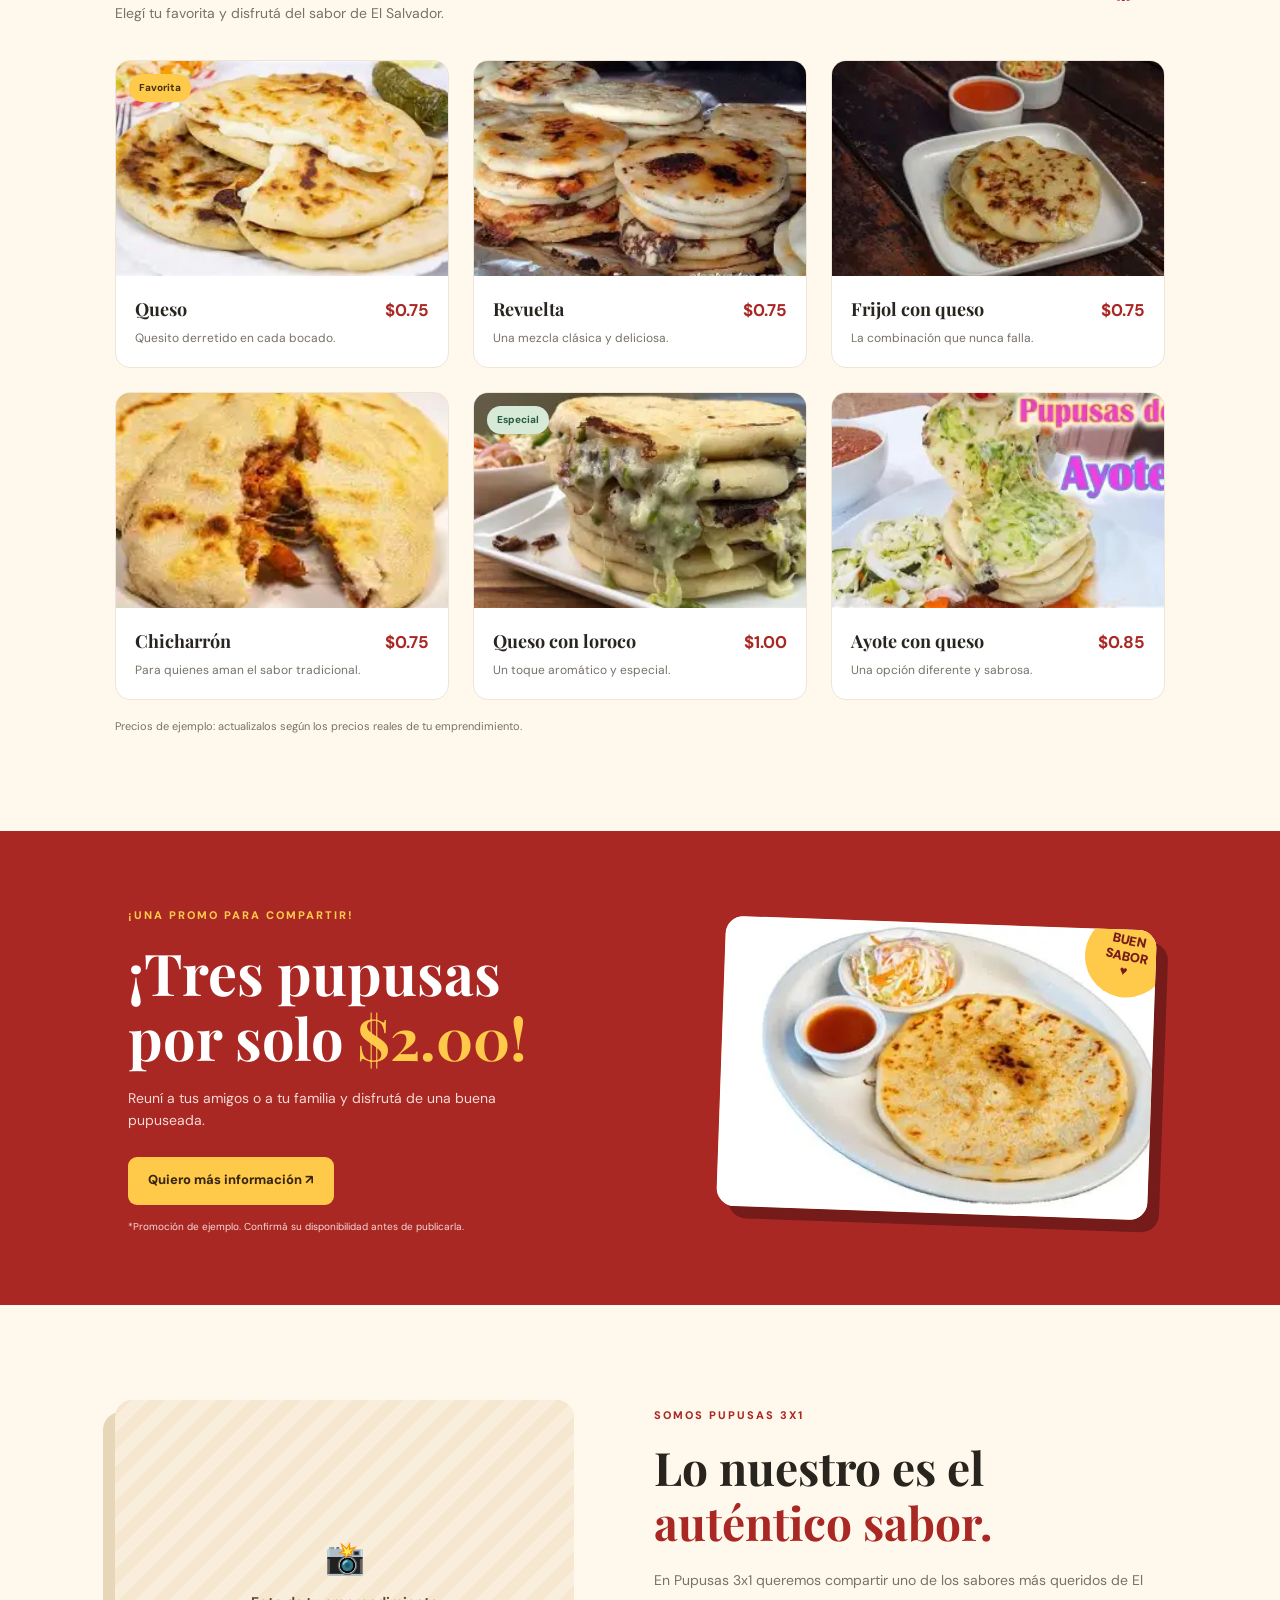
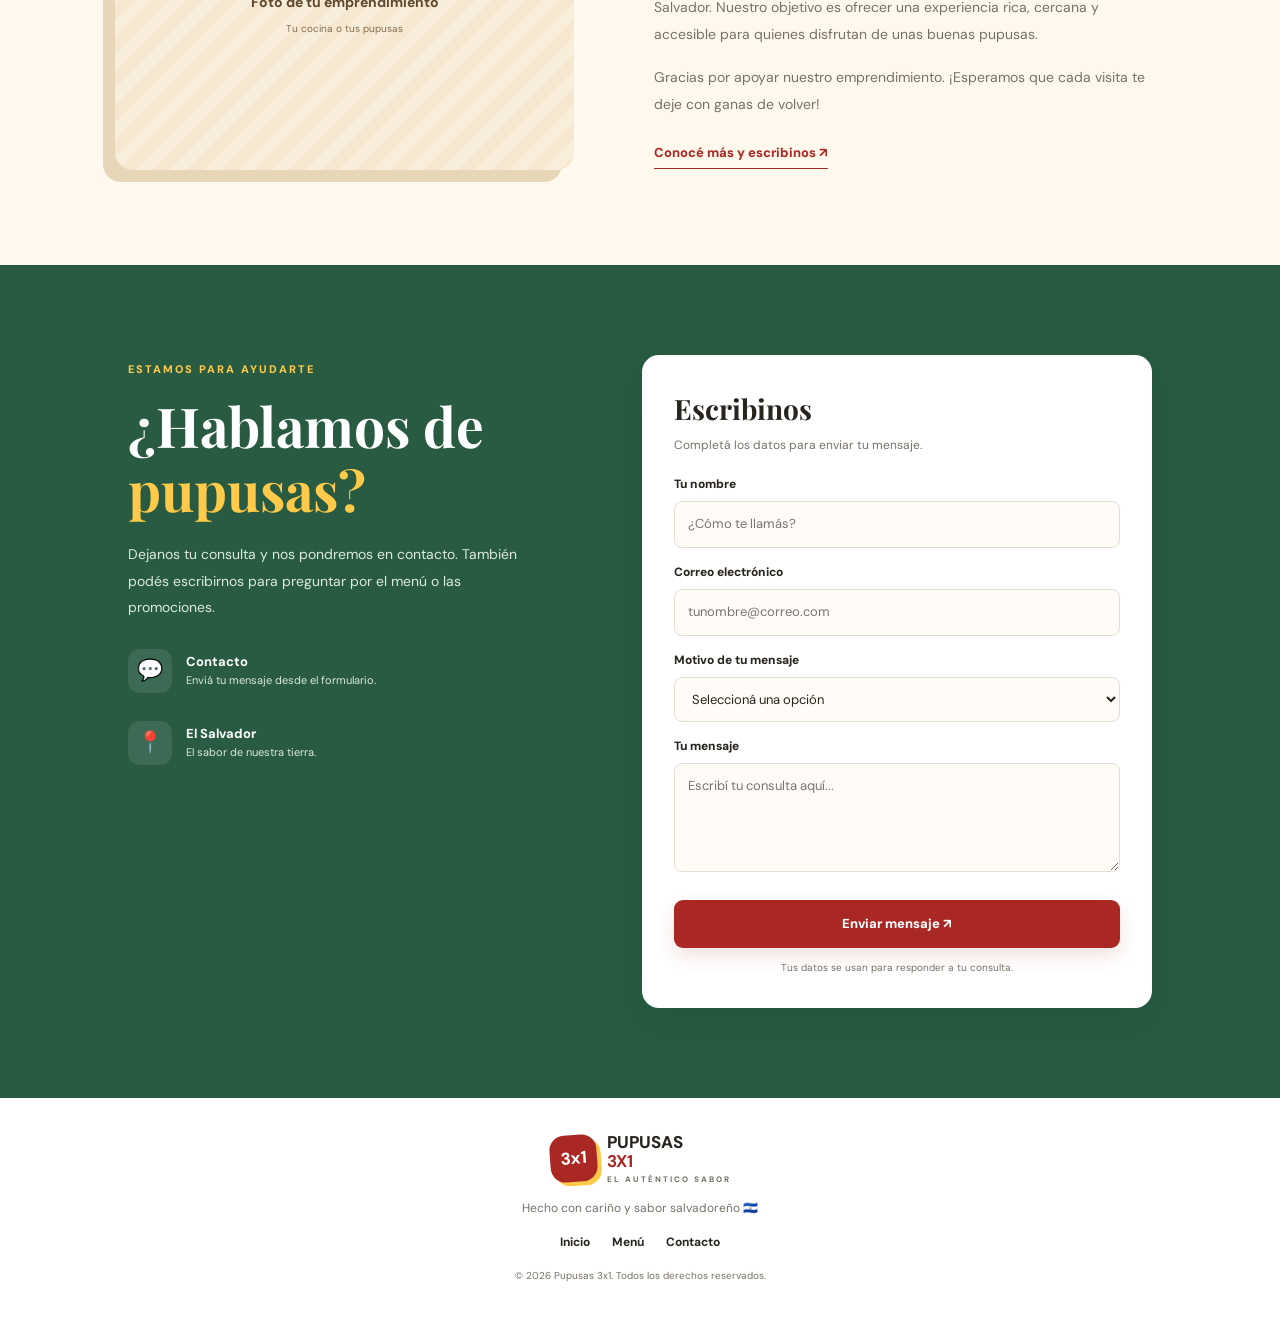
==== commit 6570f588: "modificacion imagen" ====
--- a/index.html
+++ b/index.html
@@ -191,7 +191,7 @@
         <small data-i18n="promoNote">*Promoción de ejemplo. Confirmá su disponibilidad antes de publicarla.</small>
       </div>
       <div class="promo-photo photo-frame">
-        <img src="imgs/combo.webp" alt="Combo de pupusas" data-i18n-alt="altCombo" onerror="this.style.display='none'">
+        <img src="imgs/OIP.jpg" alt="Combo de pupusas" data-i18n-alt="altCombo" onerror="this.style.display='none'">
         <div class="image-fallback"><span>📸</span><strong data-i18n="promoPhotoTitle">Foto de la promoción</strong><small data-i18n="promoPhotoText">Colocá aquí tu combo de pupusas</small></div>
         <span class="promo-burst" data-i18n="promoBurst">BUEN<br>SABOR<br>♥</span>
       </div>
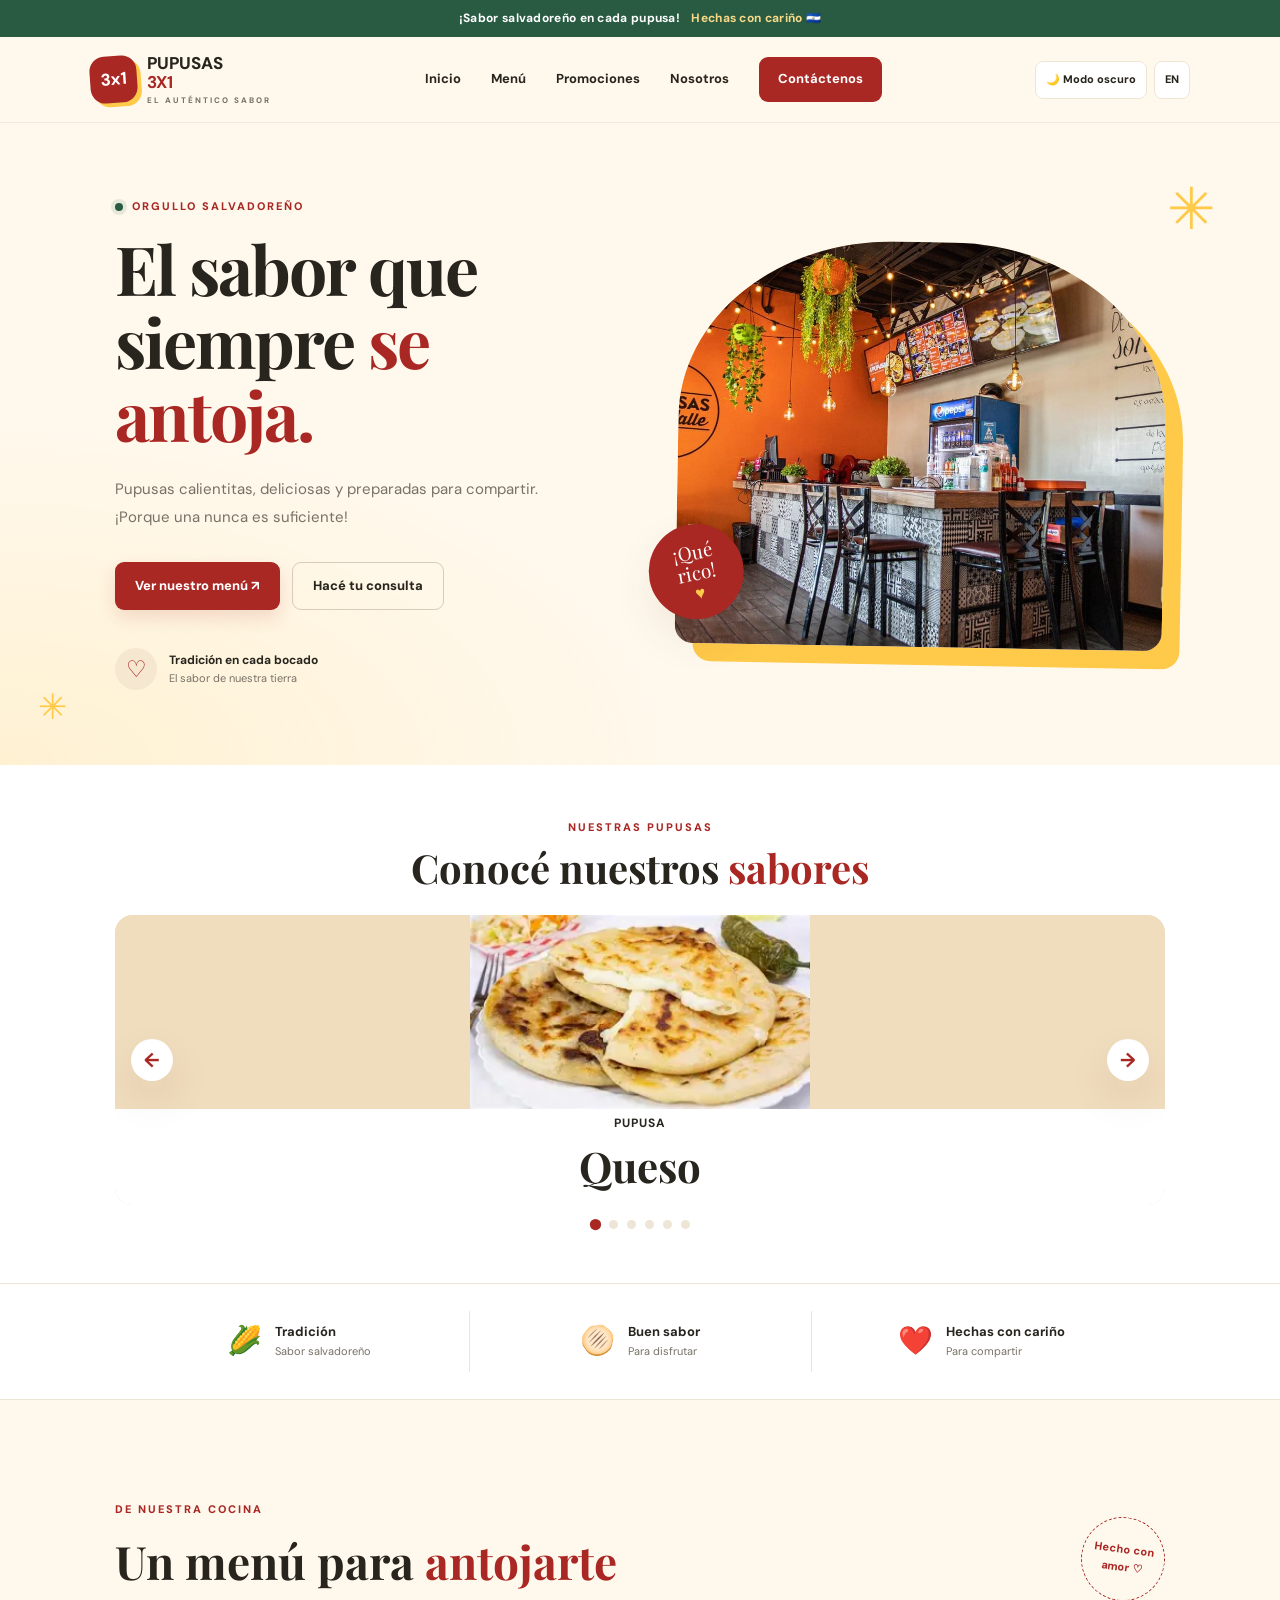
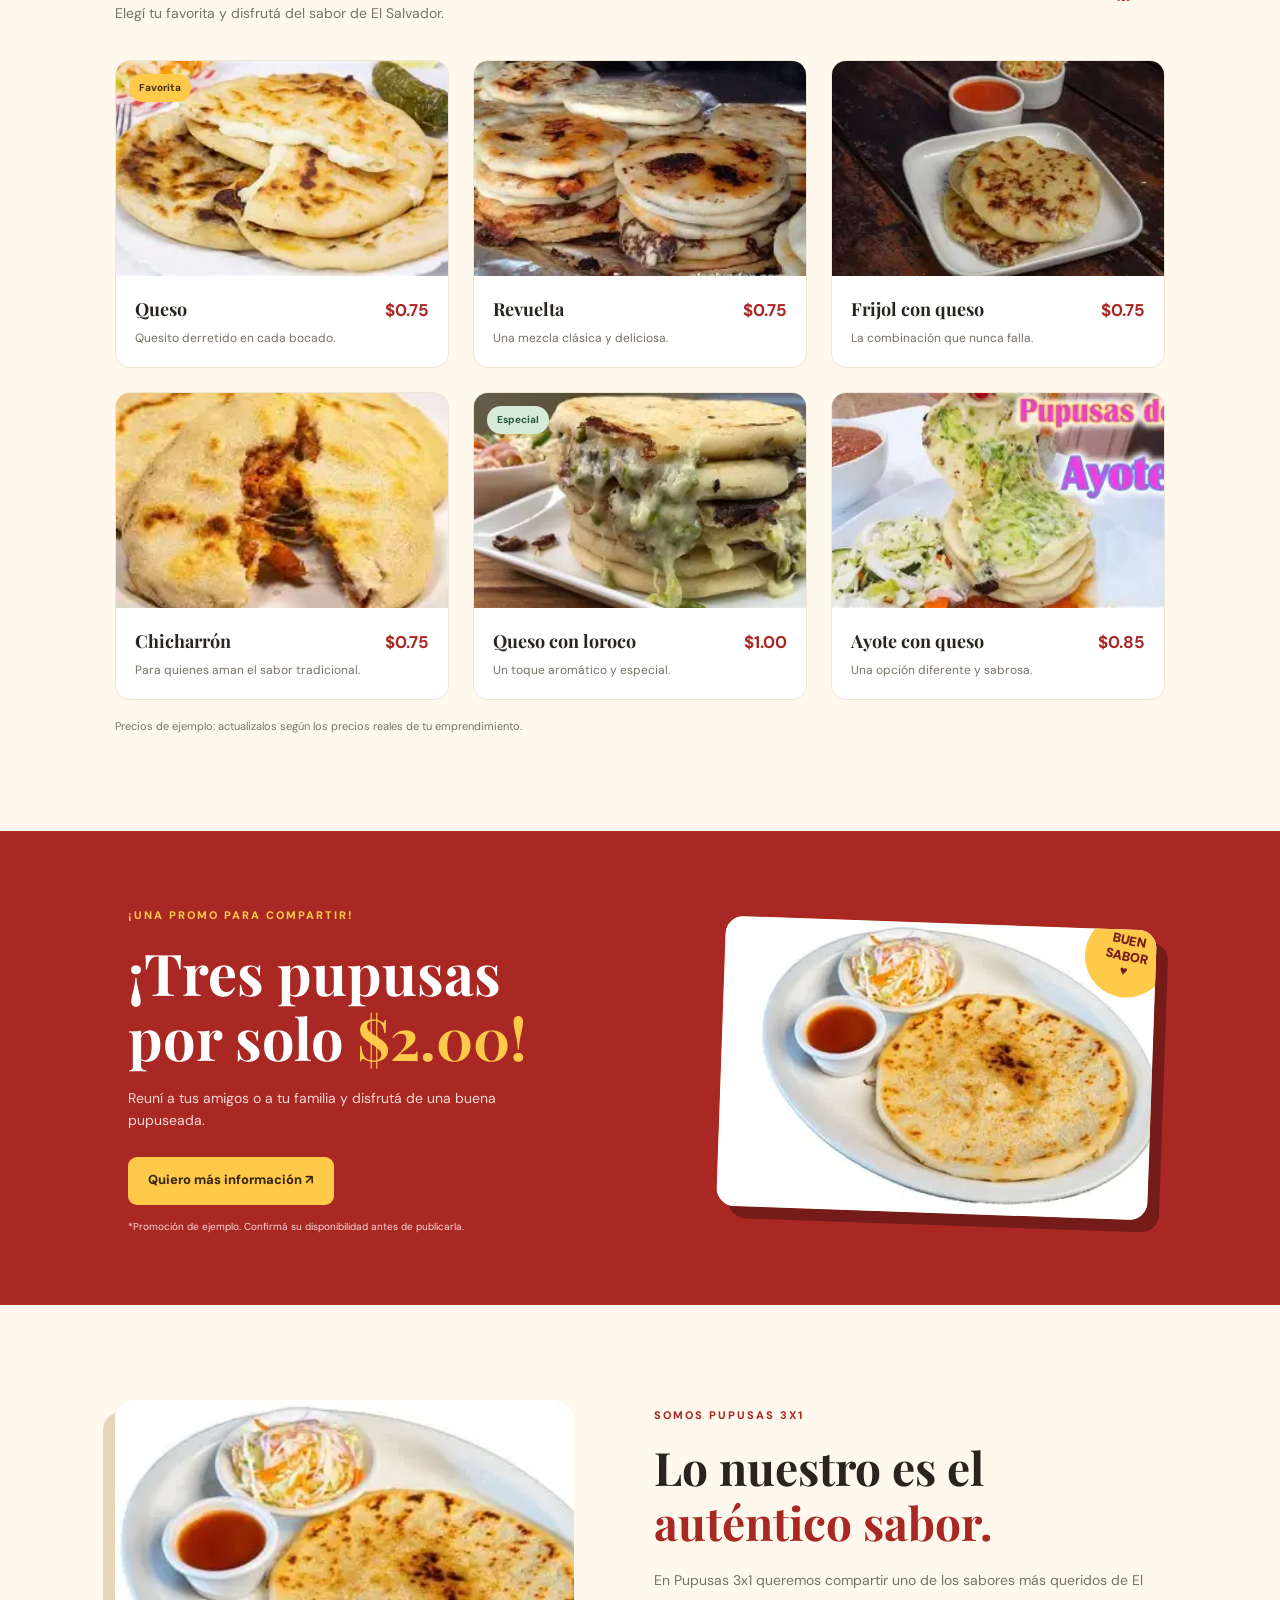
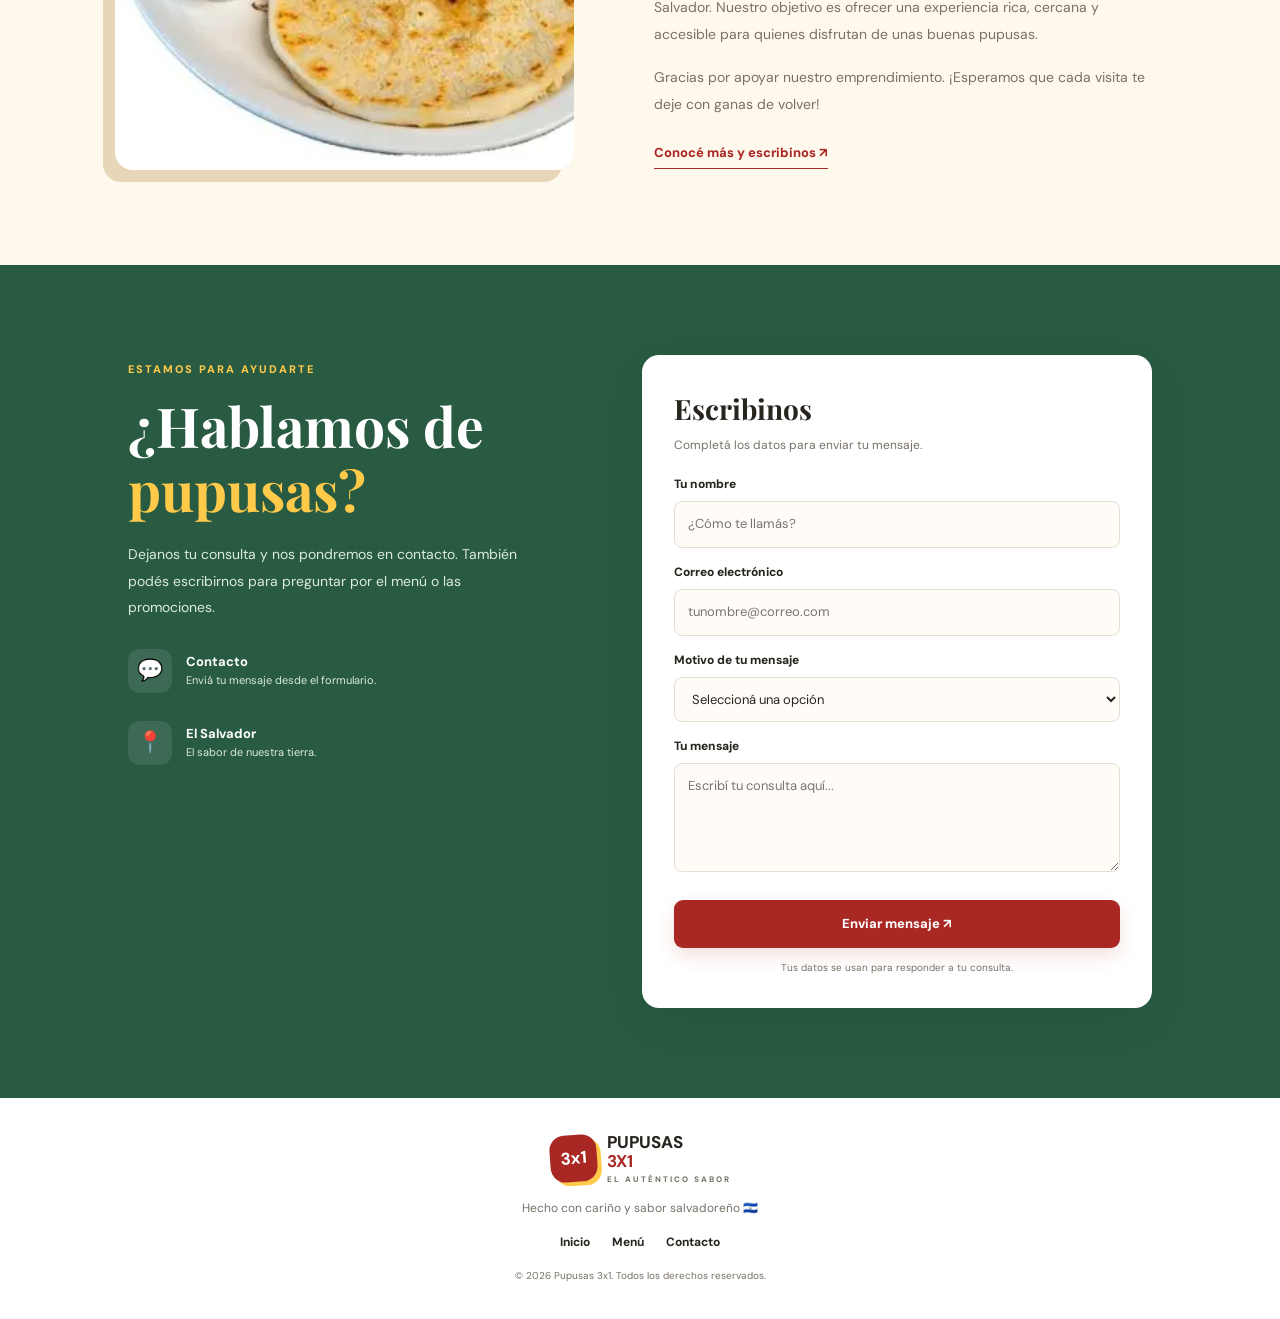
==== commit 9d339fa5: "actualizacion" ====
--- a/index.html
+++ b/index.html
@@ -199,7 +199,7 @@
 
     <section class="section about-section" id="nosotros">
       <div class="about-photo photo-frame">
-        <img src="imgs/pupusasayo.jpgk" alt="Preparación de pupusas" data-i18n-alt="altPreparation" onerror="this.style.display='none'">
+        <img src="imgs/OIP.jpg" alt="Preparación de pupusas" data-i18n-alt="altPreparation" onerror="this.style.display='none'">
         <div class="image-fallback"><span>📸</span><strong data-i18n="aboutPhotoTitle">Foto de tu emprendimiento</strong><small data-i18n="aboutPhotoText">Tu cocina o tus pupusas</small></div>
       </div>
       <div class="about-copy">
